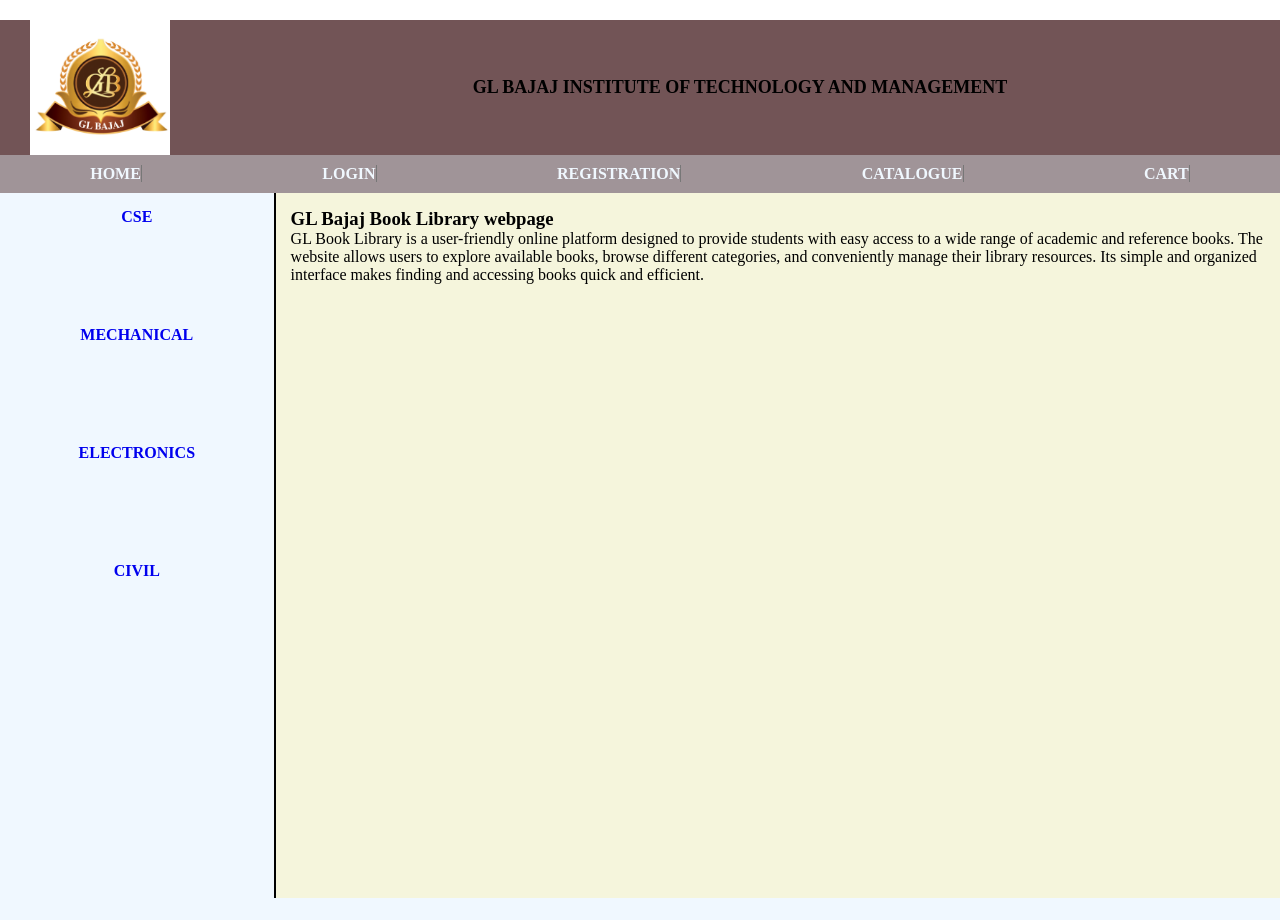
==== index.html @ bd50f613 "Add files via upload" ====
<!DOCTYPE html>
<html lang="en">
<head>
    <meta charset="UTF-8">
    <meta name="viewport" content="width=device-width, initial-scale=1.0">
    <title>GL BAJAJ LIBRARY</title>
    <link rel="stylesheet" href="style.css">
</head>
<body>

<div id="main">

    <div id="header">

        <div id="logo">
            <img  src="logo.png" alt="">
        </div>
        <div id="title">GL BAJAJ INSTITUTE OF TECHNOLOGY AND MANAGEMENT</div>
    </div>

    <div class="navbar" id="navbar">
        <div id="home">
            <a href="#">HOME</a>


        </div>
        <div id="login"><a href="#">LOGIN</a></div>
        <div id="registration"><a href="#">REGISTRATION</a>

        </div>
        <div id="catalogue"><a href="#">CATALOGUE</a></div>
        <div id="cart"><a href="#">CART</a></div>



    </div>

    <div id="box">
        <div id="left">
            <p><a href="cse.html" >CSE</a></p>

            <p><a href="mee.html">MECHANICAL</a></p>

            <p><a href="ece.html">ELECTRONICS</a></p>

            <p><a href="civil.html">CIVIL</a></p>

        </div> 
        <div id="right">
            
            <h3>GL Bajaj Book Library webpage</h3>
        <p>
            GL Book Library is a user-friendly online platform designed to provide 
            students with easy access to a wide range of academic and reference books. 
            The website allows users to explore available books, browse different categories, 
            and conveniently manage their library resources. Its simple and organized 
            interface makes finding and accessing books quick and efficient.
        </p>

        </div>
    </div>












</div>




    
</body>
</html>
---- style.css ----
*{
    margin:0%;
    padding:0%;
}
html,body{
    width:100%;
    height:100%;
   
}


#main{
    width:100%;
    height:100%;

 background-color: aliceblue;
 margin: 20px auto;
border-bottom: 2px black;




}
#header{

background-color:rgba(75, 32, 32, 0.756);
height: 15%;
width: 100%;
display: flex;
align-items: center;
border-bottom: 2px black;



}

#logo{

    
   width: 200px;
   display: flex;
    /* font-weight: bold; */
   text-align: center;
   justify-content: center;
   align-items: center;
   height: 100%;
   

}
#logo img{
    max-height: 100%; /* Header ke andar fit rahega */
    width: auto;     /* Aspect ratio maintain rakhega */
    object-fit: contain;
}


#title{
    flex: 1;
    text-align: center;
    font-weight: bold;
    font-family: Georgia, 'Times New Roman', Times, serif;
    font-size: large;
}

#navbar {
    display: flex;         
    justify-content: space-around; 
    align-items: center;
    background-color: rgba(45, 6, 6, 0.413); 
    padding: 10px 0;
    border-bottom: 2px black;
}

.navbar a {
    color: aliceblue;
    text-decoration: none; 
    font-weight: bold;
    border-right: 1px solid #777
}


#box{

    background-color: rgb(74, 152, 37);
    height: 75%;
    width: 100%;
    display: flex;
}
#left {
    width: 20%;
    height: 100%;
    border-right: 2px solid black;
    padding: 15px;
    background-color:aliceblue;
    display: flex;
    flex-direction: column;  
    align-items: center;      
    
    gap: 100px;
   
   
    
 }
 
 #left a{
     text-decoration: none;
    font-weight: bold ;

 }

#right {
    width: 80%;
    height: 100%;
    padding: 15px;
    background-color:beige;
}
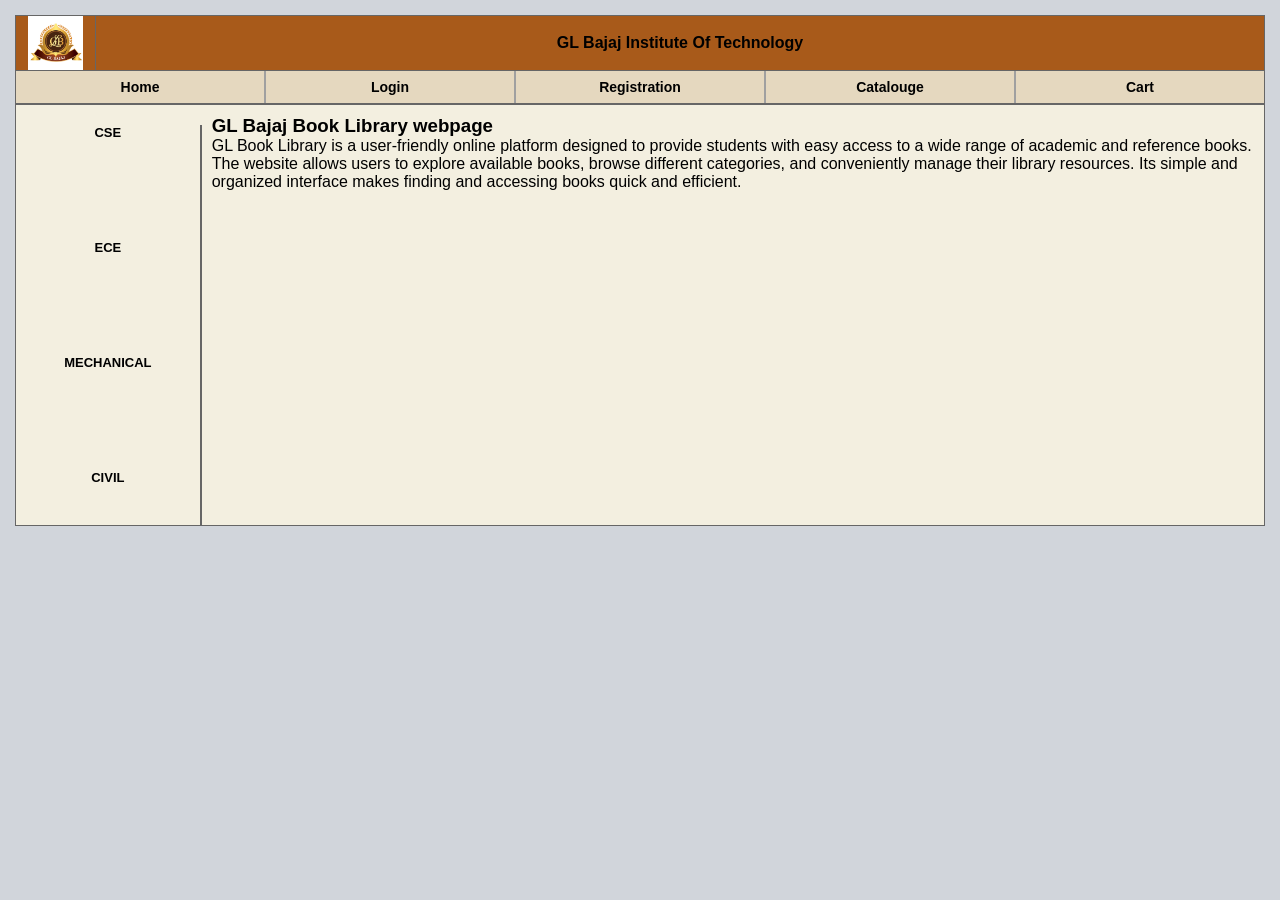
==== commit d58fa97b: "Add files via upload" ====
--- a/index.html
+++ b/index.html
@@ -4,51 +4,150 @@
     <meta charset="UTF-8">
     <meta name="viewport" content="width=device-width, initial-scale=1.0">
     <title>GL BAJAJ LIBRARY</title>
-    <link rel="stylesheet" href="style.css">
+    
+    <style>
+        * {
+            margin: 0;
+            padding: 0;
+            box-sizing: border-box;
+        }
+
+        body {
+            background-color: #d1d5db;
+            padding: 15px;
+            font-family: Arial, sans-serif;
+        }
+
+        
+        #main {
+            width: 100%;
+            border: 1px solid #666;
+            background-color: #f3efe0; 
+        }
+
+       
+        #header {
+            display: flex;
+            align-items: center;
+            background-color: #a85a1a; 
+            border-bottom: 1px solid #666;
+            height: 55px;
+        }
+
+        #logo {
+            width: 80px;
+            height: 100%;
+            border-right: 1px solid #666;
+            display: flex;
+            align-items: center;
+            justify-content: center;
+        }
+
+        #logo img {
+            max-height: 100%;
+            width: auto;
+        }
+
+        #title {
+            flex: 1;
+            text-align: center;
+            font-weight: bold;
+            font-size: 16px;
+            color: black;
+        }
+
+      
+        #navbar {
+            display: flex;
+            background-color: #e5d8bf;
+            border-bottom: 2px solid #666;
+        }
+
+        #navbar a {
+            flex: 1;
+            text-align: center;
+            padding: 8px 0;
+            color: black;
+            text-decoration: none;
+            font-weight: bold;
+            font-size: 14px;
+            border-right: 2px solid #a0a0a0;
+        }
+
+        #navbar a:last-child {
+            border-right: none;
+        }
+
+       
+        #box {
+            display: flex;
+            height: 420px;
+        }
+
+        
+        #left {
+            width: 15%;
+            display: flex;
+            flex-direction: column;
+            align-items: center;
+            
+            gap: 100px;             
+            border-right: 2px solid #666;
+            margin-top: 20px;
+        }
+
+        #left a {
+            color: black;
+            text-decoration: none;
+            font-weight: bold;
+            font-size: 13px;
+        }
+
+        #right {
+            width: 85%;
+            height: 100%;
+            margin-top: 10px;
+            margin-left: 10px;
+        }
+
+         </style>
 </head>
 <body>
 
 <div id="main">
 
+    
     <div id="header">
-
         <div id="logo">
-            <img  src="logo.png" alt="">
+            <img src="logo.png" alt="">
         </div>
-        <div id="title">GL BAJAJ INSTITUTE OF TECHNOLOGY AND MANAGEMENT</div>
+        <div id="title">
+            GL Bajaj Institute Of Technology
+        </div>
     </div>
 
-    <div class="navbar" id="navbar">
-        <div id="home">
-            <a href="#">HOME</a>
-
-
-        </div>
-        <div id="login"><a href="#">LOGIN</a></div>
-        <div id="registration"><a href="#">REGISTRATION</a>
-
-        </div>
-        <div id="catalogue"><a href="#">CATALOGUE</a></div>
-        <div id="cart"><a href="#">CART</a></div>
-
-
-
+   
+    <div id="navbar">
+        <a href="home.html">Home</a>
+        <a href="login.html">Login</a>
+        <a href="registration.html">Registration</a>
+        <a href="catalogue.html">Catalouge</a>
+        <a href="cart.html">Cart</a>
     </div>
 
+   
     <div id="box">
+    
         <div id="left">
-            <p><a href="cse.html" >CSE</a></p>
+            <a href="cse.html" >CSE</a>
+            <a href="ece.html">ECE</a>
+            <a href="mee.html" >MECHANICAL</a>
+            <a href="civil.html" >CIVIL</a>
+        </div>
 
-            <p><a href="mee.html">MECHANICAL</a></p>
-
-            <p><a href="ece.html">ELECTRONICS</a></p>
-
-            <p><a href="civil.html">CIVIL</a></p>
-
-        </div> 
+        
         <div id="right">
-            
-            <h3>GL Bajaj Book Library webpage</h3>
+                <h3>GL Bajaj Book Library webpage</h3>
         <p>
             GL Book Library is a user-friendly online platform designed to provide 
             students with easy access to a wide range of academic and reference books. 
@@ -57,25 +156,11 @@
             interface makes finding and accessing books quick and efficient.
         </p>
 
+            
         </div>
     </div>
 
-
-
-
-
-
-
-
-
-
-
-
 </div>
 
-
-
-
-    
 </body>
 </html>
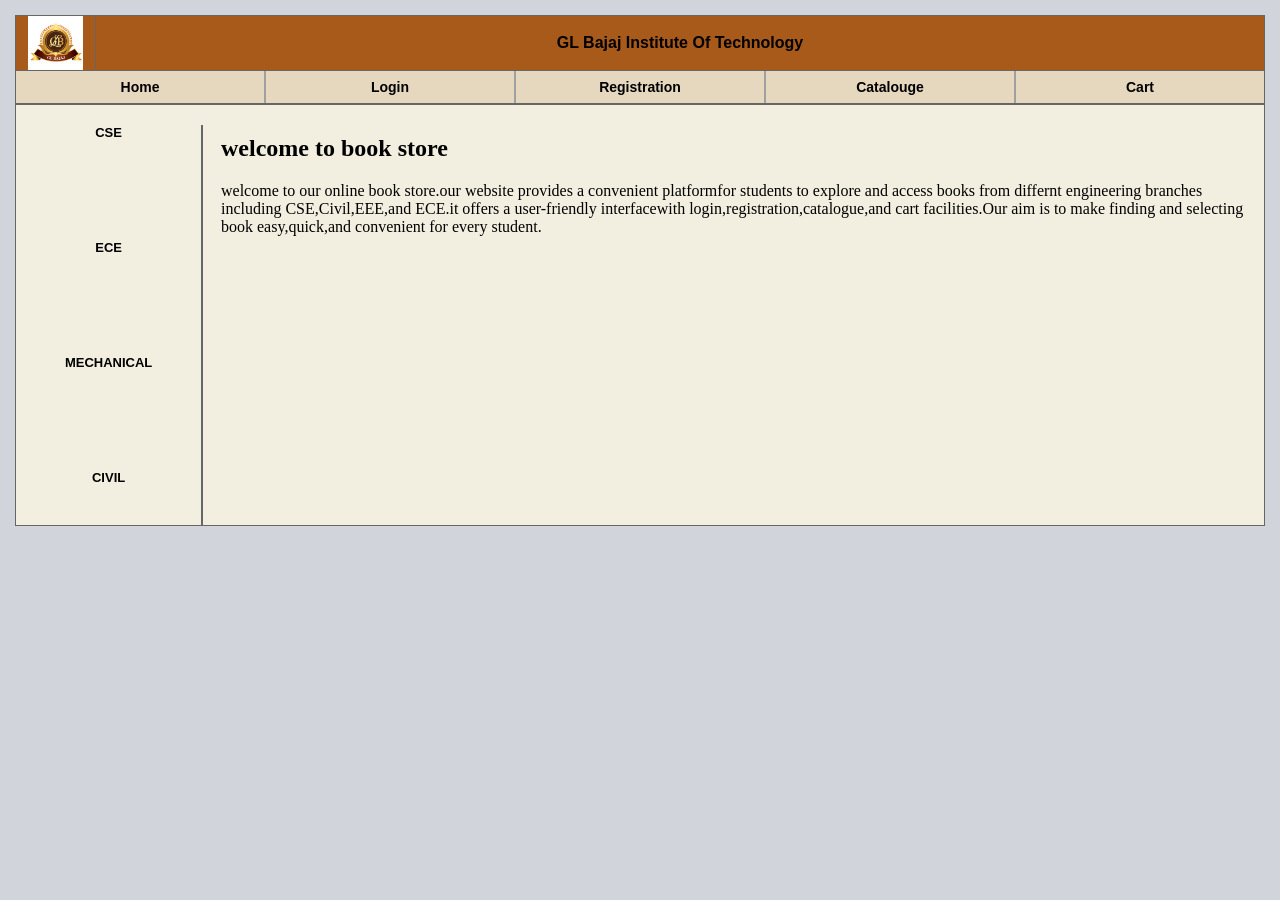
==== commit c8ffa9eb: "Add files via upload" ====
--- a/index.html
+++ b/index.html
@@ -1,3 +1,4 @@
+
 <!DOCTYPE html>
 <html lang="en">
 <head>
@@ -18,14 +19,12 @@
             font-family: Arial, sans-serif;
         }
 
-        
         #main {
             width: 100%;
             border: 1px solid #666;
             background-color: #f3efe0; 
         }
 
-       
         #header {
             display: flex;
             align-items: center;
@@ -56,7 +55,6 @@
             color: black;
         }
 
-      
         #navbar {
             display: flex;
             background-color: #e5d8bf;
@@ -78,20 +76,17 @@
             border-right: none;
         }
 
-       
         #box {
             display: flex;
             height: 420px;
         }
 
-        
         #left {
             width: 15%;
             display: flex;
             flex-direction: column;
             align-items: center;
-            
-            gap: 100px;             
+            gap: 100px;
             border-right: 2px solid #666;
             margin-top: 20px;
         }
@@ -103,20 +98,24 @@
             font-size: 13px;
         }
 
+        /* Changed: right section and iframe */
         #right {
-            width: 85%;
-            height: 100%;
-            margin-top: 10px;
-            margin-left: 10px;
+            flex: 1;
+            padding: 10px;
         }
 
-         </style>
+        #right iframe {
+            width: 100%;
+            height: 100%;
+            border: none;
+        }
+
+    </style>
 </head>
 <body>
 
 <div id="main">
 
-    
     <div id="header">
         <div id="logo">
             <img src="logo.png" alt="">
@@ -126,41 +125,30 @@
         </div>
     </div>
 
-   
     <div id="navbar">
-        <a href="home.html">Home</a>
-        <a href="login.html">Login</a>
-        <a href="registration.html">Registration</a>
-        <a href="catalogue.html">Catalouge</a>
-        <a href="cart.html">Cart</a>
+        <a href="home.html" target="content">Home</a>
+        <a href="login.html" target="content">Login</a>
+        <a href="registration.html" target="content">Registration</a>
+        <a href="catalogue.html" target="content">Catalouge</a>
+        <a href="cart.html" target="content">Cart</a>
     </div>
 
-   
     <div id="box">
-    
+
         <div id="left">
-            <a href="cse.html" >CSE</a>
-            <a href="ece.html">ECE</a>
-            <a href="mee.html" >MECHANICAL</a>
-            <a href="civil.html" >CIVIL</a>
+            <a href="cse.html" target="content">CSE</a>
+            <a href="ece.html" target="content">ECE</a>
+            <a href="mee.html" target="content">MECHANICAL</a>
+            <a href="civil.html" target="content">CIVIL</a>
         </div>
 
-        
         <div id="right">
-                <h3>GL Bajaj Book Library webpage</h3>
-        <p>
-            GL Book Library is a user-friendly online platform designed to provide 
-            students with easy access to a wide range of academic and reference books. 
-            The website allows users to explore available books, browse different categories, 
-            and conveniently manage their library resources. Its simple and organized 
-            interface makes finding and accessing books quick and efficient.
-        </p>
+            <iframe src="home.html" name="content"></iframe>
+        </div>
 
-            
-        </div>
     </div>
 
 </div>
 
 </body>
-</html>+</html>
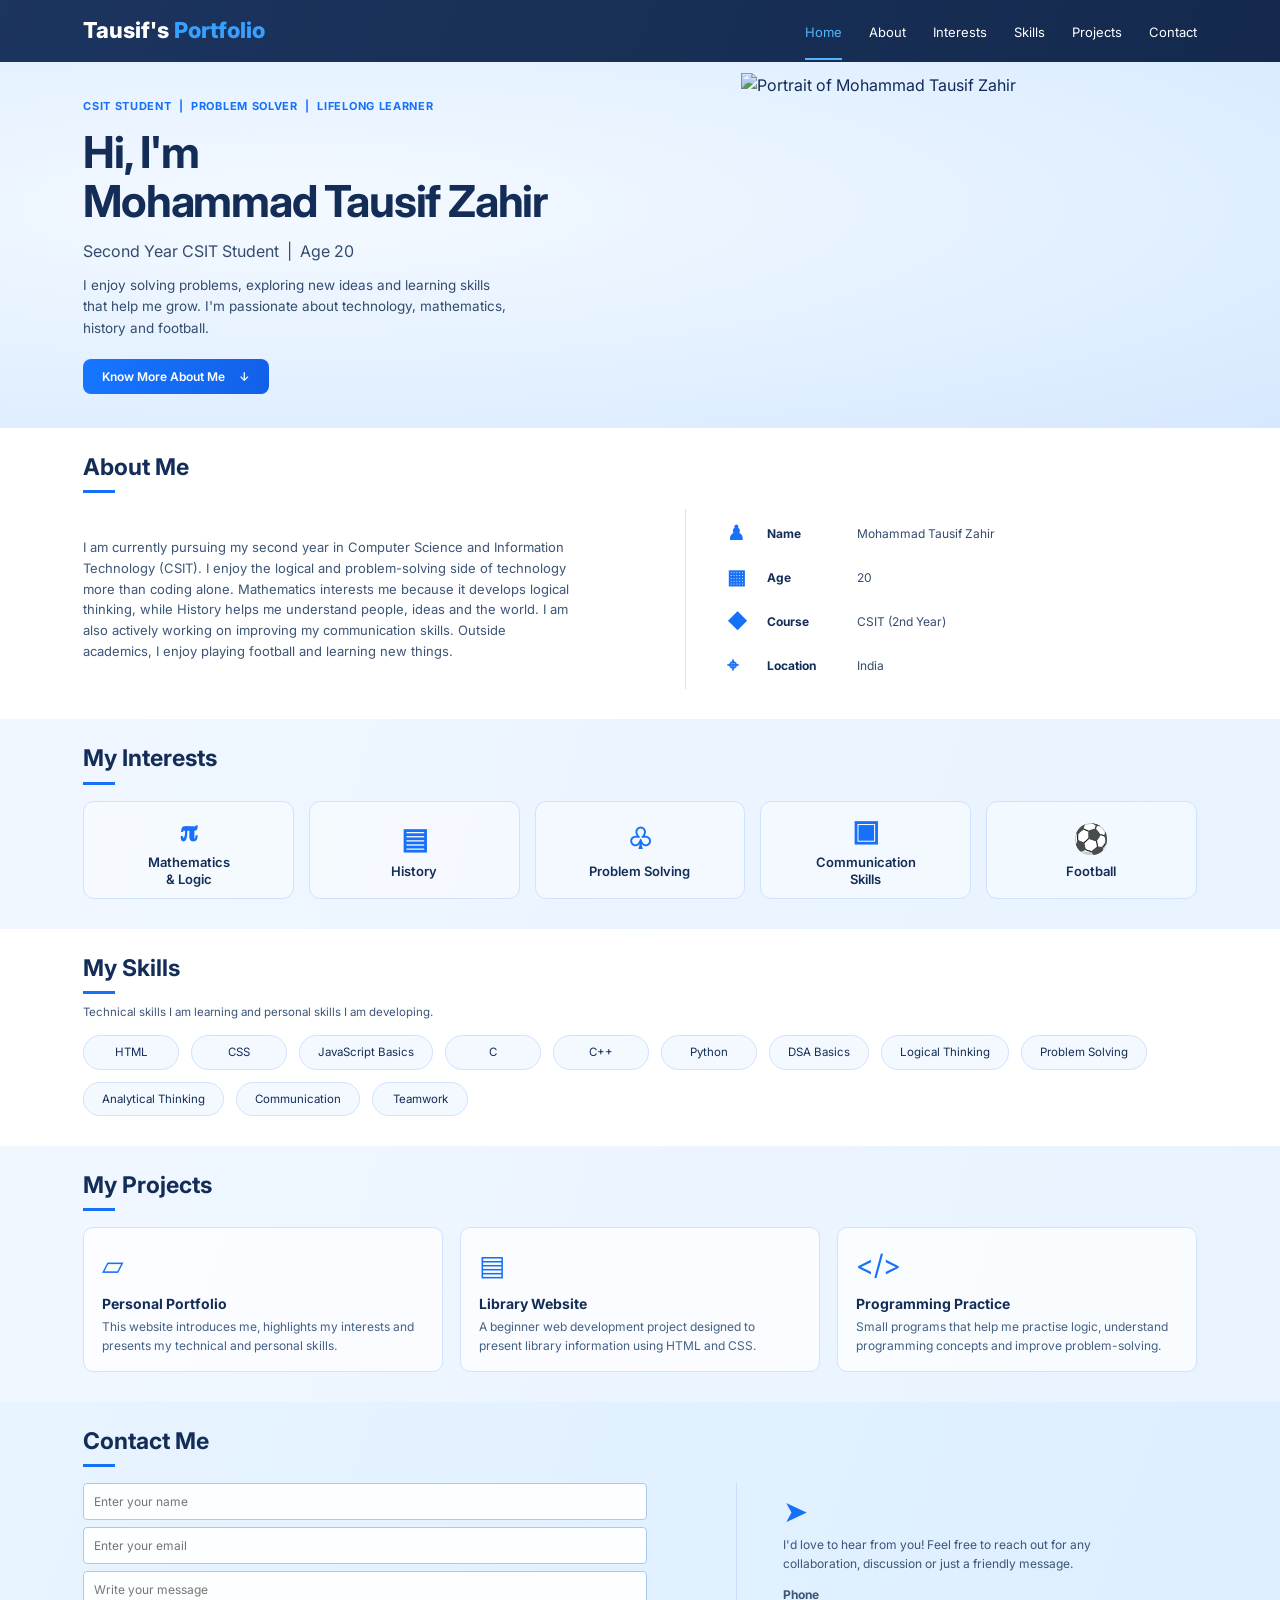
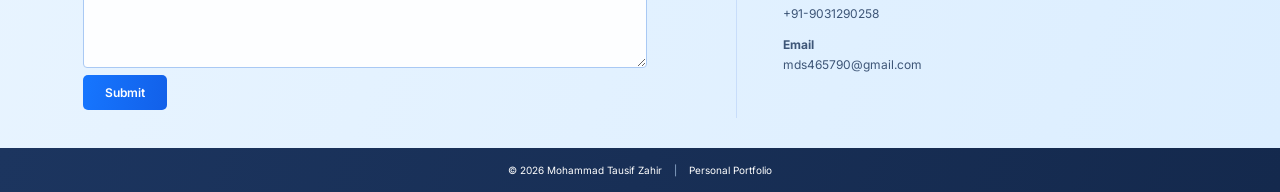
==== commit c4063501: "Add files via upload" ====
--- a/index.html
+++ b/index.html
@@ -1,154 +1,8 @@
-
-<!DOCTYPE html>
-<html lang="en">
-<head>
-    <meta charset="UTF-8">
-    <meta name="viewport" content="width=device-width, initial-scale=1.0">
-    <title>GL BAJAJ LIBRARY</title>
-    
-    <style>
-        * {
-            margin: 0;
-            padding: 0;
-            box-sizing: border-box;
-        }
-
-        body {
-            background-color: #d1d5db;
-            padding: 15px;
-            font-family: Arial, sans-serif;
-        }
-
-        #main {
-            width: 100%;
-            border: 1px solid #666;
-            background-color: #f3efe0; 
-        }
-
-        #header {
-            display: flex;
-            align-items: center;
-            background-color: #a85a1a; 
-            border-bottom: 1px solid #666;
-            height: 55px;
-        }
-
-        #logo {
-            width: 80px;
-            height: 100%;
-            border-right: 1px solid #666;
-            display: flex;
-            align-items: center;
-            justify-content: center;
-        }
-
-        #logo img {
-            max-height: 100%;
-            width: auto;
-        }
-
-        #title {
-            flex: 1;
-            text-align: center;
-            font-weight: bold;
-            font-size: 16px;
-            color: black;
-        }
-
-        #navbar {
-            display: flex;
-            background-color: #e5d8bf;
-            border-bottom: 2px solid #666;
-        }
-
-        #navbar a {
-            flex: 1;
-            text-align: center;
-            padding: 8px 0;
-            color: black;
-            text-decoration: none;
-            font-weight: bold;
-            font-size: 14px;
-            border-right: 2px solid #a0a0a0;
-        }
-
-        #navbar a:last-child {
-            border-right: none;
-        }
-
-        #box {
-            display: flex;
-            height: 420px;
-        }
-
-        #left {
-            width: 15%;
-            display: flex;
-            flex-direction: column;
-            align-items: center;
-            gap: 100px;
-            border-right: 2px solid #666;
-            margin-top: 20px;
-        }
-
-        #left a {
-            color: black;
-            text-decoration: none;
-            font-weight: bold;
-            font-size: 13px;
-        }
-
-        /* Changed: right section and iframe */
-        #right {
-            flex: 1;
-            padding: 10px;
-        }
-
-        #right iframe {
-            width: 100%;
-            height: 100%;
-            border: none;
-        }
-
-    </style>
-</head>
-<body>
-
-<div id="main">
-
-    <div id="header">
-        <div id="logo">
-            <img src="logo.png" alt="">
-        </div>
-        <div id="title">
-            GL Bajaj Institute Of Technology
-        </div>
-    </div>
-
-    <div id="navbar">
-        <a href="home.html" target="content">Home</a>
-        <a href="login.html" target="content">Login</a>
-        <a href="registration.html" target="content">Registration</a>
-        <a href="catalogue.html" target="content">Catalouge</a>
-        <a href="cart.html" target="content">Cart</a>
-    </div>
-
-    <div id="box">
-
-        <div id="left">
-            <a href="cse.html" target="content">CSE</a>
-            <a href="ece.html" target="content">ECE</a>
-            <a href="mee.html" target="content">MECHANICAL</a>
-            <a href="civil.html" target="content">CIVIL</a>
-        </div>
-
-        <div id="right">
-            <iframe src="home.html" name="content"></iframe>
-        </div>
-
-    </div>
-
-</div>
-
-</body>
-</html>
+<!DOCTYPE html><html lang="en"><head><meta charset="UTF-8"><meta name="viewport" content="width=device-width, initial-scale=1.0"><meta name="description" content="Mohammad Tausif Zahir's portfolio"><title>Mohammad Tausif Zahir | Portfolio</title><link rel="stylesheet" href="style.css"><script src="script.js" defer></script></head><body>
+<header class="site-header"><a class="brand" href="#home">Tausif's <span>Portfolio</span></a><button class="menu-toggle" id="menuToggle" aria-label="Toggle navigation" aria-expanded="false">☰</button><nav id="mainNav"><a class="active" href="#home">Home</a><a href="#about">About</a><a href="#interests">Interests</a><a href="#skills">Skills</a><a href="#projects">Projects</a><a href="#contact">Contact</a></nav></header>
+<main><section class="hero" id="home"><div class="hero-copy"><p class="eyebrow">CSIT STUDENT&nbsp; | &nbsp;PROBLEM SOLVER&nbsp; | &nbsp;LIFELONG LEARNER</p><h1>Hi, I'm<br>Mohammad Tausif Zahir</h1><p class="hero-subtitle">Second Year CSIT Student&nbsp; | &nbsp;Age 20</p><p class="hero-description">I enjoy solving problems, exploring new ideas and learning skills that help me grow. I'm passionate about technology, mathematics, history and football.</p><a class="button" href="#about">Know More About Me <span>↓</span></a></div><div class="hero-photo"><img src="assets/tausif-portrait-from-reference.jpg" alt="Portrait of Mohammad Tausif Zahir"></div></section>
+<section class="section" id="about"><h2>About Me</h2><div class="about-grid"><p>I am currently pursuing my second year in Computer Science and Information Technology (CSIT). I enjoy the logical and problem-solving side of technology more than coding alone. Mathematics interests me because it develops logical thinking, while History helps me understand people, ideas and the world. I am also actively working on improving my communication skills. Outside academics, I enjoy playing football and learning new things.</p><div class="profile-details"><div><b class="detail-icon">♟</b><strong>Name</strong><span>Mohammad Tausif Zahir</span></div><div><b class="detail-icon">▦</b><strong>Age</strong><span>20</span></div><div><b class="detail-icon">◆</b><strong>Course</strong><span>CSIT (2nd Year)</span></div><div><b class="detail-icon">⌖</b><strong>Location</strong><span>India</span></div></div></div></section>
+<section class="section tinted" id="interests"><h2>My Interests</h2><div class="interest-grid"><article><span>𝛑</span><h3>Mathematics<br>&amp; Logic</h3></article><article><span>▤</span><h3>History</h3></article><article><span>♧</span><h3>Problem Solving</h3></article><article><span>▣</span><h3>Communication<br>Skills</h3></article><article><span>⚽</span><h3>Football</h3></article></div></section>
+<section class="section" id="skills"><h2>My Skills</h2><p class="section-note">Technical skills I am learning and personal skills I am developing.</p><div class="skill-list"><span>HTML</span><span>CSS</span><span>JavaScript Basics</span><span>C</span><span>C++</span><span>Python</span><span>DSA Basics</span><span>Logical Thinking</span><span>Problem Solving</span><span>Analytical Thinking</span><span>Communication</span><span>Teamwork</span></div></section>
+<section class="section tinted" id="projects"><h2>My Projects</h2><div class="project-grid"><article><span class="project-icon">▱</span><h3>Personal Portfolio</h3><p>This website introduces me, highlights my interests and presents my technical and personal skills.</p></article><article><span class="project-icon">▤</span><h3>Library Website</h3><p>A beginner web development project designed to present library information using HTML and CSS.</p></article><article><span class="project-icon">&lt;/&gt;</span><h3>Programming Practice</h3><p>Small programs that help me practise logic, understand programming concepts and improve problem-solving.</p></article></div></section>
+<section class="section contact-section" id="contact"><h2>Contact Me</h2><div class="contact-grid"><form id="contactForm"><label class="sr-only" for="name">Your name</label><input id="name" type="text" placeholder="Enter your name" required><label class="sr-only" for="email">Your email</label><input id="email" type="email" placeholder="Enter your email" required><label class="sr-only" for="message">Your message</label><textarea id="message" rows="5" placeholder="Write your message" required></textarea><button class="button" type="submit">Submit</button><p id="formMessage" role="status"></p></form><aside class="contact-info"><span class="send-icon">➤</span><p>I'd love to hear from you! Feel free to reach out for any collaboration, discussion or just a friendly message.</p><p><strong>Phone</strong><br><a href="tel:+919031290258">+91-9031290258</a></p><p><strong>Email</strong><br><a href="mailto:mds465790@gmail.com">mds465790@gmail.com</a></p></aside></div></section></main><footer>© <span id="year">2026</span> Mohammad Tausif Zahir <span class="footer-divider">|</span> Personal Portfolio</footer></body></html>
--- a/style.css
+++ b/style.css
@@ -0,0 +1 @@
+@import url('https://fonts.googleapis.com/css2?family=Inter:wght@400;500;600;700;800&display=swap');:root{--navy:#172e56;--blue:#1670f8;--ink:#132d57;--muted:#3d5577;--line:#cfe2ff}*{margin:0;padding:0;box-sizing:border-box}html{scroll-behavior:smooth;scroll-padding-top:75px}body{font-family:Inter,Arial,sans-serif;color:var(--ink);line-height:1.6;background:#fff}a{color:inherit}.site-header{min-height:62px;padding:0 6.5%;display:flex;align-items:center;justify-content:space-between;gap:20px;background:linear-gradient(110deg,#1c355f,#14294d);color:#fff;position:sticky;top:0;z-index:10}.brand{text-decoration:none;font-size:22px;font-weight:800;white-space:nowrap}.brand span{color:#39a0ff}nav{display:flex;gap:27px}nav a{text-decoration:none;font-size:13px;padding:20px 0 16px;border-bottom:2px solid transparent}nav a:hover,nav a.active{color:#53b5ff;border-color:#53b5ff}.menu-toggle{display:none;background:none;border:0;color:white;font-size:25px}.hero{min-height:355px;display:grid;grid-template-columns:1.1fr .9fr;overflow:hidden;background:radial-gradient(ellipse at 24% 40%,#f4f9ff,#e2f0ff 60%,#d6e8ff);padding-left:6.5%}.hero-copy{padding:36px 24px 34px 0;align-self:center}.eyebrow{font-size:11px;letter-spacing:.7px;font-weight:700;color:var(--blue);margin-bottom:12px}.hero h1{font-size:clamp(30px,3.7vw,44px);line-height:1.13;letter-spacing:-1.2px;margin-bottom:12px}.hero-subtitle{font-size:16px;color:#344c6d;margin-bottom:10px}.hero-description{font-size:13.5px;max-width:430px;color:#344c6d;margin-bottom:20px}.button{display:inline-flex;gap:14px;align-items:center;justify-content:center;background:linear-gradient(100deg,#1676ff,#1260e9);color:#fff;border:0;border-radius:8px;padding:10px 19px;text-decoration:none;font:600 12px Inter,Arial;cursor:pointer}.button:hover{background:#124fc4}.hero-photo{display:flex;align-items:flex-end;justify-content:center;min-width:0}.hero-photo img{width:100%;height:100%;max-height:355px;object-fit:cover;object-position:center 25%;mix-blend-mode:multiply}.section{padding:24px 6.5% 30px}.section h2{font-size:23px;margin-bottom:16px;line-height:1.35}.section h2:after{content:"";display:block;width:32px;height:3px;background:var(--blue);margin-top:7px}.about-grid{display:grid;grid-template-columns:1fr 1fr;gap:8%;align-items:center}.about-grid>p{font-size:13px;color:var(--muted);max-width:490px}.profile-details{border-left:1px solid var(--line);padding:8px 0 8px 8%;display:grid;gap:12px}.profile-details>div{display:grid;grid-template-columns:28px 78px 1fr;gap:12px;align-items:center;font-size:12px}.detail-icon{font-size:20px;color:var(--blue)}.profile-details>div>span{color:#344c6d}.tinted{background:linear-gradient(105deg,#f0f7ff,#e8f3ff)}.interest-grid{display:grid;grid-template-columns:repeat(5,minmax(0,1fr));gap:15px}.interest-grid article{min-height:96px;border:1px solid #cfe2ff;border-radius:11px;background:#ffffff66;display:flex;flex-direction:column;align-items:center;justify-content:center;text-align:center;padding:10px}.interest-grid article span{font-size:29px;color:var(--blue);font-weight:700;line-height:1.3;margin-bottom:5px}.interest-grid h3{font-size:13px;line-height:1.3;font-weight:600}.section-note{font-size:11.5px;color:var(--muted);margin:-7px 0 14px}.skill-list{display:flex;flex-wrap:wrap;gap:12px}.skill-list span{border:1px solid #cfe2ff;background:#f4f9ff;border-radius:30px;padding:7px 18px;min-width:96px;text-align:center;font-size:11.5px}.project-grid{display:grid;grid-template-columns:repeat(3,minmax(0,1fr));gap:17px}.project-grid article{padding:15px 18px;border:1px solid #cfe2ff;border-radius:10px;background:#ffffffbd}.project-icon{font-size:28px;color:var(--blue)}.project-grid h3{font-size:14px;margin:5px 0 3px}.project-grid p{font-size:12px;color:#456184;line-height:1.55}.contact-section{background:linear-gradient(110deg,#e8f4ff,#dceeff)}.contact-grid{display:grid;grid-template-columns:1.1fr .9fr;gap:8%}form{display:flex;flex-direction:column;align-items:flex-start}input,textarea{width:100%;font:12px Inter,Arial;padding:10px;border:1px solid #a9c9f4;border-radius:4px;background:#ffffffed;margin-bottom:7px;color:var(--ink)}textarea{resize:vertical;min-height:90px}form .button{border-radius:5px;min-width:84px}#formMessage{font-size:12px;margin-top:8px}.contact-info{border-left:1px solid #c8ddfa;padding:4px 0 0 10%;max-width:360px;font-size:12px;color:#3d5577}.send-icon{font-size:30px;color:var(--blue)}.contact-info p{margin-bottom:12px}.contact-info a{text-decoration:none}.contact-info a:hover{color:var(--blue);text-decoration:underline}footer{text-align:center;background:linear-gradient(110deg,#1c355f,#14294d);color:white;padding:14px;font-size:10px}.footer-divider{padding:0 9px;color:#9db7d8}.sr-only{position:absolute;width:1px;height:1px;padding:0;margin:-1px;overflow:hidden;clip:rect(0,0,0,0);white-space:nowrap;border:0}@media(max-width:760px){.site-header{padding:12px 5%;flex-wrap:wrap}.brand{font-size:20px}.menu-toggle{display:block}nav{display:none;width:100%;flex-direction:column;gap:0}nav.open{display:flex}nav a{padding:9px 0;border:0}.hero{grid-template-columns:1fr;padding:0 6%}.hero-copy{padding:34px 0 24px}.hero h1{font-size:34px}.hero-photo{height:260px;margin:0 -7%}.hero-photo img{max-height:260px;object-position:center 23%}.section{padding:25px 6%}.about-grid,.contact-grid{grid-template-columns:1fr;gap:22px}.profile-details{padding-left:5%}.interest-grid{grid-template-columns:repeat(2,minmax(0,1fr));gap:10px}.interest-grid article:last-child{grid-column:span 2}.project-grid{grid-template-columns:1fr}.contact-info{padding:18px 0 0;border-left:0;border-top:1px solid #c8ddfa}.profile-details>div{grid-template-columns:25px 65px 1fr;gap:9px}}@media(min-width:500px) and (max-width:760px){.project-grid{grid-template-columns:repeat(2,minmax(0,1fr))}.project-grid article:last-child{grid-column:span 2}}
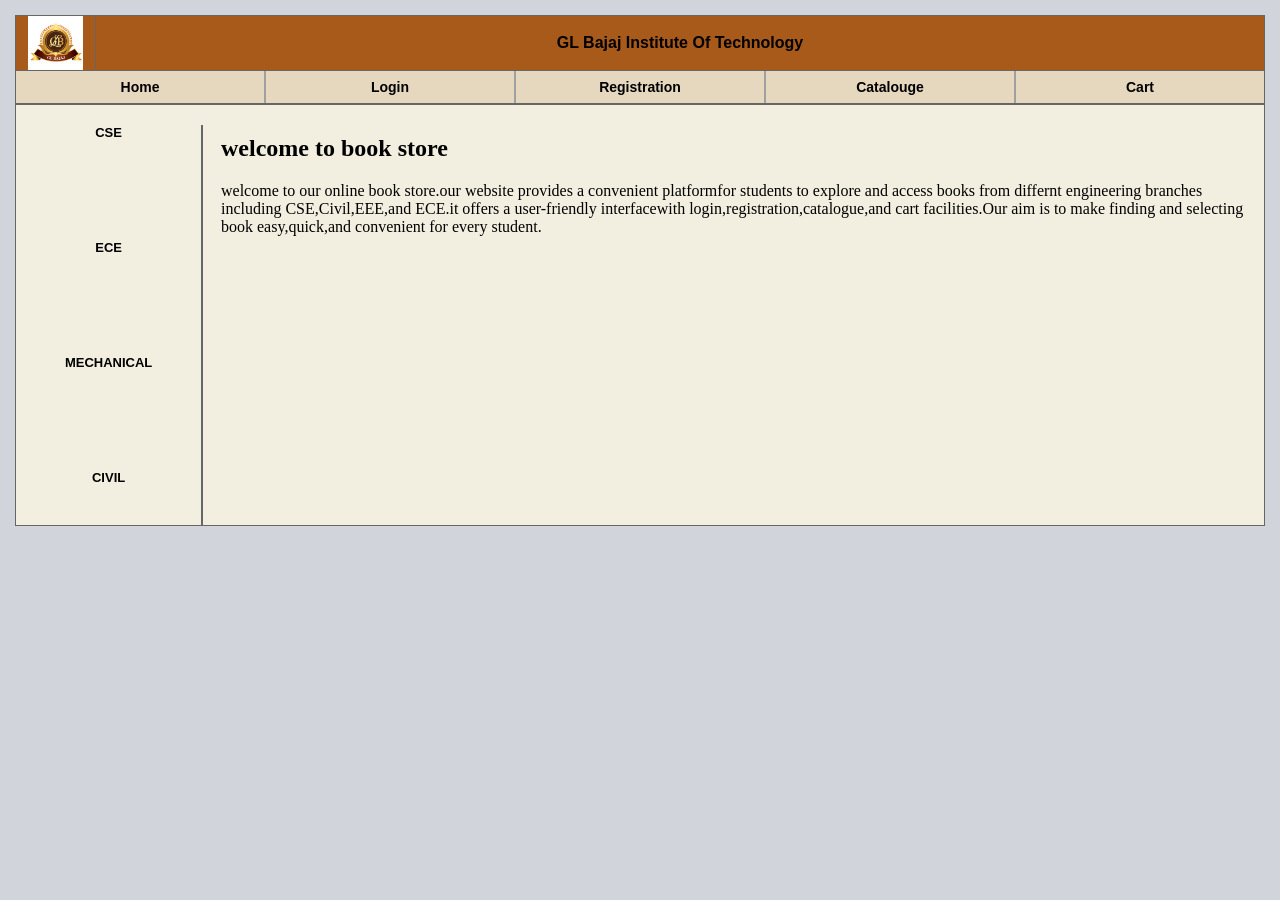
==== commit 1a9598fb: "Add files via upload" ====
--- a/index.html
+++ b/index.html
@@ -1,8 +1,154 @@
-<!DOCTYPE html><html lang="en"><head><meta charset="UTF-8"><meta name="viewport" content="width=device-width, initial-scale=1.0"><meta name="description" content="Mohammad Tausif Zahir's portfolio"><title>Mohammad Tausif Zahir | Portfolio</title><link rel="stylesheet" href="style.css"><script src="script.js" defer></script></head><body>
-<header class="site-header"><a class="brand" href="#home">Tausif's <span>Portfolio</span></a><button class="menu-toggle" id="menuToggle" aria-label="Toggle navigation" aria-expanded="false">☰</button><nav id="mainNav"><a class="active" href="#home">Home</a><a href="#about">About</a><a href="#interests">Interests</a><a href="#skills">Skills</a><a href="#projects">Projects</a><a href="#contact">Contact</a></nav></header>
-<main><section class="hero" id="home"><div class="hero-copy"><p class="eyebrow">CSIT STUDENT&nbsp; | &nbsp;PROBLEM SOLVER&nbsp; | &nbsp;LIFELONG LEARNER</p><h1>Hi, I'm<br>Mohammad Tausif Zahir</h1><p class="hero-subtitle">Second Year CSIT Student&nbsp; | &nbsp;Age 20</p><p class="hero-description">I enjoy solving problems, exploring new ideas and learning skills that help me grow. I'm passionate about technology, mathematics, history and football.</p><a class="button" href="#about">Know More About Me <span>↓</span></a></div><div class="hero-photo"><img src="assets/tausif-portrait-from-reference.jpg" alt="Portrait of Mohammad Tausif Zahir"></div></section>
-<section class="section" id="about"><h2>About Me</h2><div class="about-grid"><p>I am currently pursuing my second year in Computer Science and Information Technology (CSIT). I enjoy the logical and problem-solving side of technology more than coding alone. Mathematics interests me because it develops logical thinking, while History helps me understand people, ideas and the world. I am also actively working on improving my communication skills. Outside academics, I enjoy playing football and learning new things.</p><div class="profile-details"><div><b class="detail-icon">♟</b><strong>Name</strong><span>Mohammad Tausif Zahir</span></div><div><b class="detail-icon">▦</b><strong>Age</strong><span>20</span></div><div><b class="detail-icon">◆</b><strong>Course</strong><span>CSIT (2nd Year)</span></div><div><b class="detail-icon">⌖</b><strong>Location</strong><span>India</span></div></div></div></section>
-<section class="section tinted" id="interests"><h2>My Interests</h2><div class="interest-grid"><article><span>𝛑</span><h3>Mathematics<br>&amp; Logic</h3></article><article><span>▤</span><h3>History</h3></article><article><span>♧</span><h3>Problem Solving</h3></article><article><span>▣</span><h3>Communication<br>Skills</h3></article><article><span>⚽</span><h3>Football</h3></article></div></section>
-<section class="section" id="skills"><h2>My Skills</h2><p class="section-note">Technical skills I am learning and personal skills I am developing.</p><div class="skill-list"><span>HTML</span><span>CSS</span><span>JavaScript Basics</span><span>C</span><span>C++</span><span>Python</span><span>DSA Basics</span><span>Logical Thinking</span><span>Problem Solving</span><span>Analytical Thinking</span><span>Communication</span><span>Teamwork</span></div></section>
-<section class="section tinted" id="projects"><h2>My Projects</h2><div class="project-grid"><article><span class="project-icon">▱</span><h3>Personal Portfolio</h3><p>This website introduces me, highlights my interests and presents my technical and personal skills.</p></article><article><span class="project-icon">▤</span><h3>Library Website</h3><p>A beginner web development project designed to present library information using HTML and CSS.</p></article><article><span class="project-icon">&lt;/&gt;</span><h3>Programming Practice</h3><p>Small programs that help me practise logic, understand programming concepts and improve problem-solving.</p></article></div></section>
-<section class="section contact-section" id="contact"><h2>Contact Me</h2><div class="contact-grid"><form id="contactForm"><label class="sr-only" for="name">Your name</label><input id="name" type="text" placeholder="Enter your name" required><label class="sr-only" for="email">Your email</label><input id="email" type="email" placeholder="Enter your email" required><label class="sr-only" for="message">Your message</label><textarea id="message" rows="5" placeholder="Write your message" required></textarea><button class="button" type="submit">Submit</button><p id="formMessage" role="status"></p></form><aside class="contact-info"><span class="send-icon">➤</span><p>I'd love to hear from you! Feel free to reach out for any collaboration, discussion or just a friendly message.</p><p><strong>Phone</strong><br><a href="tel:+919031290258">+91-9031290258</a></p><p><strong>Email</strong><br><a href="mailto:mds465790@gmail.com">mds465790@gmail.com</a></p></aside></div></section></main><footer>© <span id="year">2026</span> Mohammad Tausif Zahir <span class="footer-divider">|</span> Personal Portfolio</footer></body></html>+
+<!DOCTYPE html>
+<html lang="en">
+<head>
+    <meta charset="UTF-8">
+    <meta name="viewport" content="width=device-width, initial-scale=1.0">
+    <title>GL BAJAJ LIBRARY</title>
+    
+    <style>
+        * {
+            margin: 0;
+            padding: 0;
+            box-sizing: border-box;
+        }
+
+        body {
+            background-color: #d1d5db;
+            padding: 15px;
+            font-family: Arial, sans-serif;
+        }
+
+        #main {
+            width: 100%;
+            border: 1px solid #666;
+            background-color: #f3efe0; 
+        }
+
+        #header {
+            display: flex;
+            align-items: center;
+            background-color: #a85a1a; 
+            border-bottom: 1px solid #666;
+            height: 55px;
+        }
+
+        #logo {
+            width: 80px;
+            height: 100%;
+            border-right: 1px solid #666;
+            display: flex;
+            align-items: center;
+            justify-content: center;
+        }
+
+        #logo img {
+            max-height: 100%;
+            width: auto;
+        }
+
+        #title {
+            flex: 1;
+            text-align: center;
+            font-weight: bold;
+            font-size: 16px;
+            color: black;
+        }
+
+        #navbar {
+            display: flex;
+            background-color: #e5d8bf;
+            border-bottom: 2px solid #666;
+        }
+
+        #navbar a {
+            flex: 1;
+            text-align: center;
+            padding: 8px 0;
+            color: black;
+            text-decoration: none;
+            font-weight: bold;
+            font-size: 14px;
+            border-right: 2px solid #a0a0a0;
+        }
+
+        #navbar a:last-child {
+            border-right: none;
+        }
+
+        #box {
+            display: flex;
+            height: 420px;
+        }
+
+        #left {
+            width: 15%;
+            display: flex;
+            flex-direction: column;
+            align-items: center;
+            gap: 100px;
+            border-right: 2px solid #666;
+            margin-top: 20px;
+        }
+
+        #left a {
+            color: black;
+            text-decoration: none;
+            font-weight: bold;
+            font-size: 13px;
+        }
+
+        /* Changed: right section and iframe */
+        #right {
+            flex: 1;
+            padding: 10px;
+        }
+
+        #right iframe {
+            width: 100%;
+            height: 100%;
+            border: none;
+        }
+
+    </style>
+</head>
+<body>
+
+<div id="main">
+
+    <div id="header">
+        <div id="logo">
+            <img src="logo.png" alt="">
+        </div>
+        <div id="title">
+            GL Bajaj Institute Of Technology
+        </div>
+    </div>
+
+    <div id="navbar">
+        <a href="home.html" target="content">Home</a>
+        <a href="login.html" target="content">Login</a>
+        <a href="registration.html" target="content">Registration</a>
+        <a href="catalogue.html" target="content">Catalouge</a>
+        <a href="cart.html" target="content">Cart</a>
+    </div>
+
+    <div id="box">
+
+        <div id="left">
+            <a href="cse.html" target="content">CSE</a>
+            <a href="ece.html" target="content">ECE</a>
+            <a href="mee.html" target="content">MECHANICAL</a>
+            <a href="civil.html" target="content">CIVIL</a>
+        </div>
+
+        <div id="right">
+            <iframe src="home.html" name="content"></iframe>
+        </div>
+
+    </div>
+
+</div>
+
+</body>
+</html>
